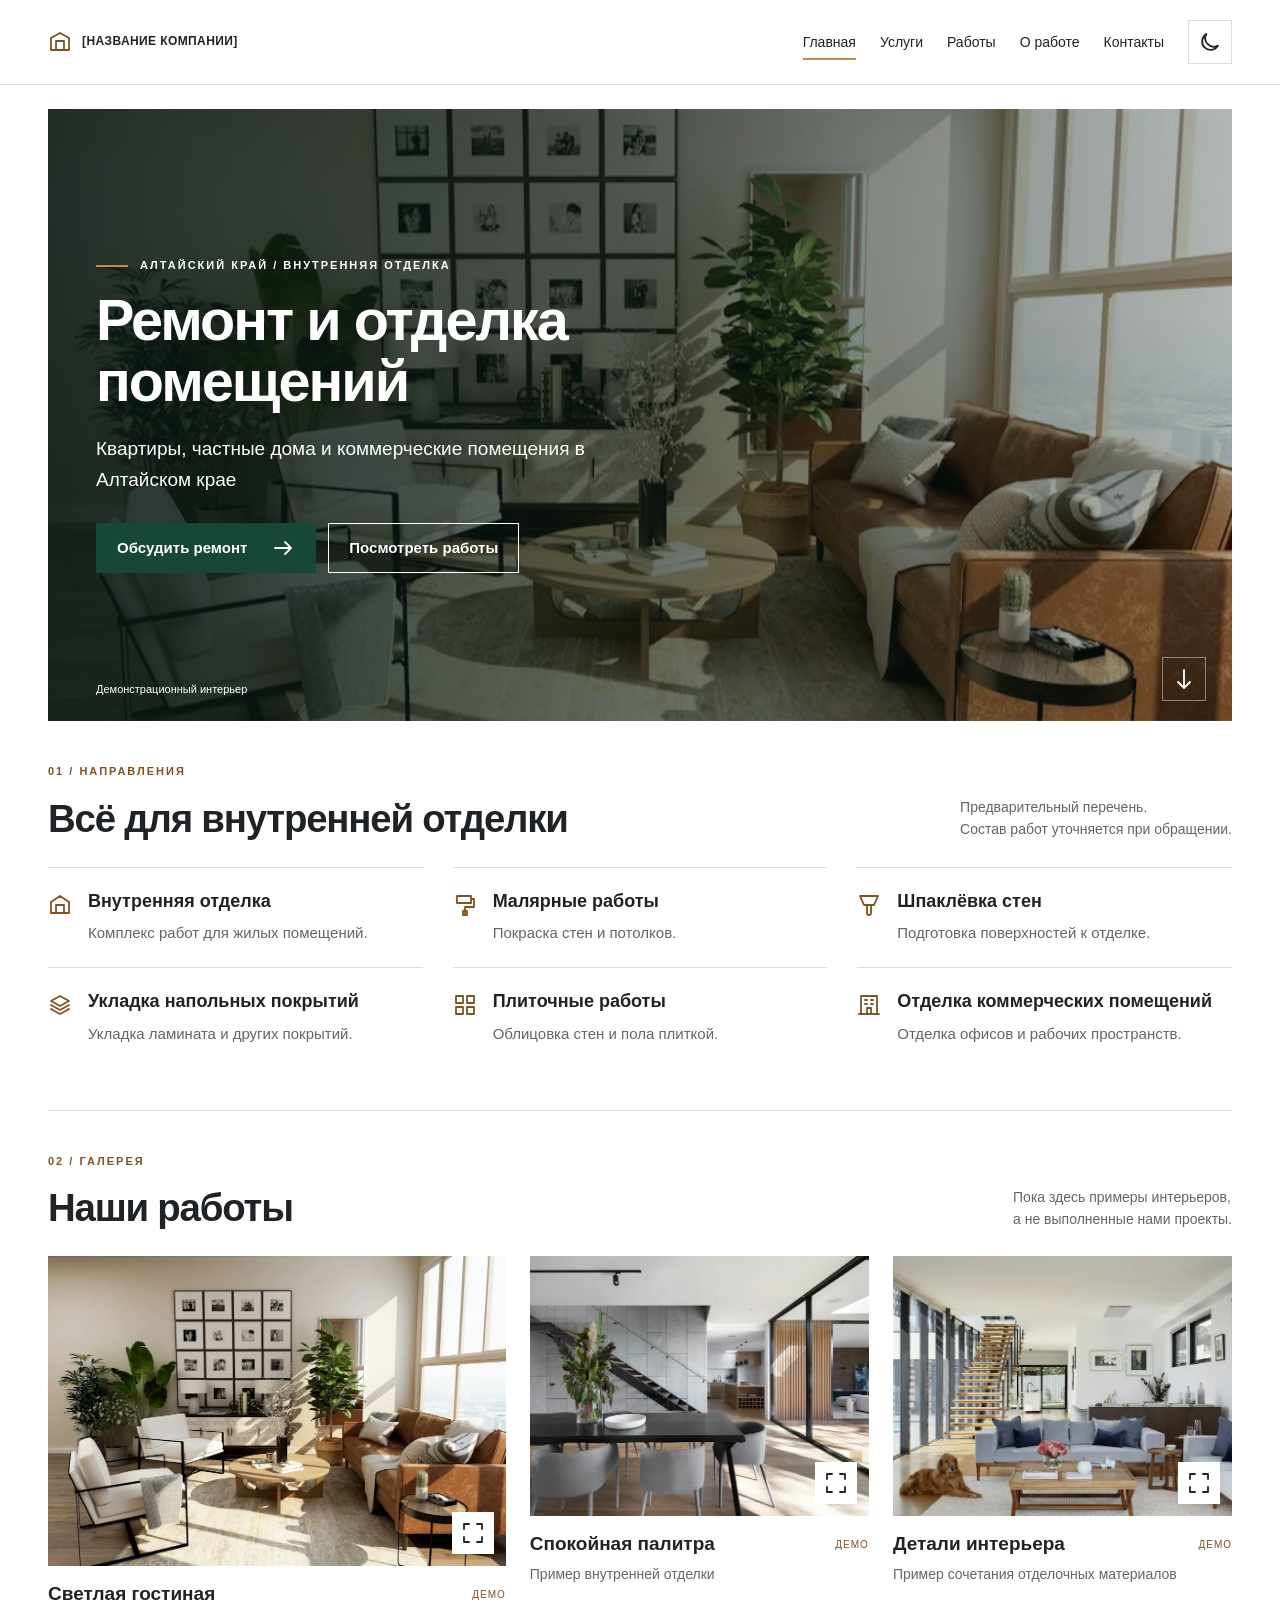
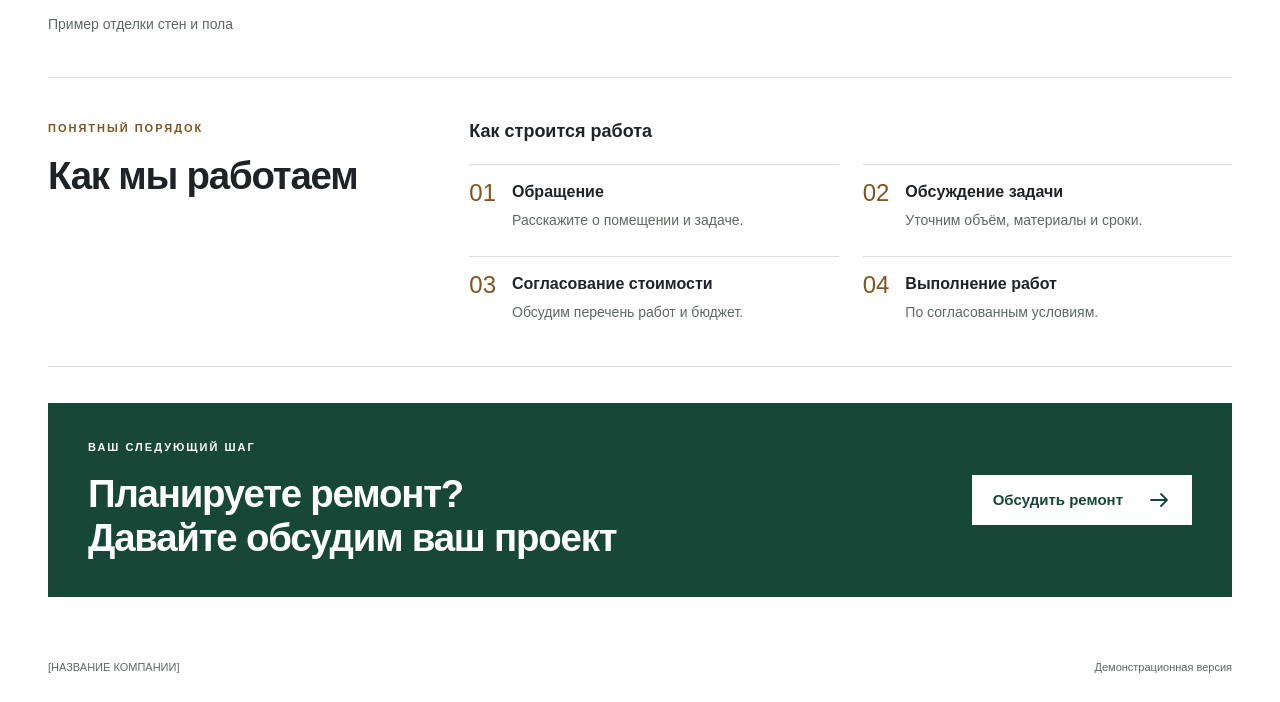
==== index.html @ aecfb199 "Add files via upload" ====
<!doctype html>
<html lang="ru">
<head>
<meta charset="utf-8"><meta name="viewport" content="width=device-width, initial-scale=1">
<meta name="robots" content="noindex, nofollow">
<meta name="description" content="Внутренняя отделка квартир, домов и коммерческих помещений в Алтайском крае. Направления работ, порядок сотрудничества и контакты.">
<meta name="theme-color" content="#FFFFFF">
<title>Главная — Ремонт в Алтайском крае</title>
<script>/* До CSS: исключаем вспышку неверной темы. */
(function(){
var key='remont-premium-theme',t=null,available=false;
try{localStorage.setItem(key+'-check','1');localStorage.removeItem(key+'-check');available=true;t=localStorage.getItem(key);}catch(e){}
var portable=location.protocol==='file:'||!available;
var query=new URLSearchParams(location.search).get('theme');
if(portable&&(query==='light'||query==='dark')){t=query;try{localStorage.setItem(key,t);}catch(e){}}
var manual=t==='light'||t==='dark';
if(!manual)t=matchMedia('(prefers-color-scheme: dark)').matches?'dark':'light';
window.siteTheme={key:key,portable:portable,manual:manual};
document.documentElement.dataset.theme=t;document.documentElement.style.colorScheme=t;
})();</script>
<link rel="stylesheet" href="style.css"><script src="script.js" defer></script>
</head>
<body>
<a class="skip" href="#main">Перейти к содержимому</a>
<header class="header"><div class="wrap header-inner"><a class="brand" href="index.html" aria-current="page"><span class="brand-mark" aria-hidden="true"><svg viewBox="0 0 24 24"><path d="M3 20V8l9-5 9 5v12M8 20v-9h8v9M3 20h18"/></svg></span><span data-company>[НАЗВАНИЕ КОМПАНИИ]</span></a><nav id="site-nav" aria-label="Навигация"><a href="index.html" aria-current="page">Главная</a><a href="services.html">Услуги</a><a href="works.html">Работы</a><a href="about.html">О работе</a><a href="contacts.html">Контакты</a></nav><button id="theme-toggle" class="icon-button" aria-label="Включить тёмную тему" aria-pressed="false"><svg class="moon" viewBox="0 0 24 24" aria-hidden="true"><path d="M20 15.6A8.5 8.5 0 0 1 8.4 4 8.5 8.5 0 1 0 20 15.6Z"/></svg><svg class="sun" viewBox="0 0 24 24" aria-hidden="true"><circle cx="12" cy="12" r="4"/><path d="M12 2v2m0 16v2M2 12h2m16 0h2M5 5l1.5 1.5m11 11L19 19M5 19l1.5-1.5m11-11L19 5"/></svg></button><button class="icon-button menu-toggle" hidden aria-expanded="false" aria-controls="site-nav" aria-label="Открыть меню"><svg viewBox="0 0 24 24" aria-hidden="true"><path class="menu-lines" d="M4 7h16M4 12h16M4 17h16"/><path class="menu-cross" d="m6 6 12 12M6 18 18 6"/></svg></button><a class="header-contact" href="contacts.html">Связаться</a></div></header>
<main id="main" class="wrap page-index"><section class="premium-hero" aria-labelledby="hero-title"><img src="assets/images/living-room.webp" alt="Демонстрационный интерьер светлой гостиной" width="1000" height="750" fetchpriority="high"><div class="hero-content"><p class="eyebrow">Алтайский край / Внутренняя отделка</p><h1 id="hero-title">Ремонт и отделка<br>помещений</h1><p class="lead">Квартиры, частные дома и коммерческие помещения в Алтайском крае</p><div class="actions"><a class="button primary" href="contacts.html">Обсудить ремонт <svg viewBox="0 0 24 24" aria-hidden="true"><path d="M4 12h16m-6-6 6 6-6 6"/></svg></a><a class="button secondary" href="works.html">Посмотреть работы</a></div></div><span class="photo-note">Демонстрационный интерьер</span><a class="scroll-cue" href="#services" aria-label="Перейти к услугам"><svg viewBox="0 0 24 24" aria-hidden="true"><path d="M12 3v18m-6-6 6 6 6-6"/></svg></a></section><section id="services" class="section" aria-labelledby="services-title"><div class="section-head"><div><p class="eyebrow">01 / Направления</p><h2 id="services-title">Всё для внутренней отделки</h2></div><p class="section-note">Предварительный перечень.<br>Состав работ уточняется при обращении.</p></div><div id="services-grid" class="services-grid"><article class="service"><div><h3>Внутренняя отделка</h3><p>Комплекс работ для жилых помещений.</p></div></article><article class="service"><div><h3>Малярные работы</h3><p>Покраска стен и потолков.</p></div></article><article class="service"><div><h3>Шпаклёвка стен</h3><p>Подготовка поверхностей к отделке.</p></div></article><article class="service"><div><h3>Укладка напольных покрытий</h3><p>Укладка ламината и других покрытий.</p></div></article><article class="service"><div><h3>Плиточные работы</h3><p>Облицовка стен и пола плиткой.</p></div></article><article class="service"><div><h3>Отделка коммерческих помещений</h3><p>Отделка офисов и рабочих пространств.</p></div></article></div></section><section id="works" class="section" aria-labelledby="works-title"><div class="section-head"><div><p class="eyebrow">02 / Галерея</p><h2 id="works-title">Наши работы</h2></div><p class="section-note">Пока здесь примеры интерьеров,<br>а не выполненные нами проекты.</p></div><div id="projects-grid" class="projects-grid"><article class="project"><a class="project-photo" href="assets/images/living-room.webp"><img src="assets/images/living-room.webp" width="800" height="533" loading="lazy" alt="Демонстрационный интерьер"></a><h3>Светлая гостиная</h3><p>Пример отделки стен и пола · Демо</p></article><article class="project"><a class="project-photo" href="assets/images/interior.webp"><img src="assets/images/interior.webp" width="800" height="533" loading="lazy" alt="Демонстрационный интерьер"></a><h3>Спокойная палитра</h3><p>Пример внутренней отделки · Демо</p></article><article class="project"><a class="project-photo" href="assets/images/bathroom.webp"><img src="assets/images/bathroom.webp" width="800" height="533" loading="lazy" alt="Демонстрационный интерьер"></a><h3>Детали интерьера</h3><p>Пример сочетания отделочных материалов · Демо</p></article></div></section><section class="section process-section"><div><p class="eyebrow">Понятный порядок</p><h2>Как мы работаем</h2></div><div class="process"><h3>Как строится работа</h3><ol><li><span>01</span><div><strong>Обращение</strong><p>Расскажите о помещении и задаче.</p></div></li><li><span>02</span><div><strong>Обсуждение задачи</strong><p>Уточним объём, материалы и сроки.</p></div></li><li><span>03</span><div><strong>Согласование стоимости</strong><p>Обсудим перечень работ и бюджет.</p></div></li><li><span>04</span><div><strong>Выполнение работ</strong><p>По согласованным условиям.</p></div></li></ol></div></section><section class="cta"><div><p class="eyebrow">Ваш следующий шаг</p><h2>Планируете ремонт?<br>Давайте обсудим ваш проект</h2></div><a class="button primary" href="contacts.html">Обсудить ремонт <svg viewBox="0 0 24 24" aria-hidden="true"><path d="M4 12h16m-6-6 6 6-6 6"/></svg></a></section></main><footer class="wrap footer"><span data-company>[НАЗВАНИЕ КОМПАНИИ]</span><span>Демонстрационная версия</span></footer>
<dialog id="lightbox" aria-labelledby="lightbox-title"><button class="icon-button close" id="close-lightbox" aria-label="Закрыть фотографию"><svg viewBox="0 0 24 24" aria-hidden="true"><path d="m6 6 12 12M6 18 18 6"/></svg></button><img id="lightbox-image" alt=""><div class="lightbox-caption"><h2 id="lightbox-title"></h2><p id="lightbox-description"></p></div></dialog>
<noscript><p class="wrap">Для интерактивной галереи и переключения темы включите JavaScript.</p></noscript>
</body></html>
---- style.css ----
:root{color-scheme:light;--bg:#fff;--surface:#f5f5f2;--card:#fff;--text:#202326;--muted:#606862;--accent:#c68a45;--accent-text:#805320;--green:#164737;--line:#d9ded9;--button:#164737;--button-text:#fff;--focus:#805320;--shadow:0 12px 30px #10221a18;--white:#fff;--overlay:#101b17dd}
[data-theme=dark]{color-scheme:dark;--bg:#151a19;--surface:#202725;--card:#29312e;--text:#f3f4f1;--muted:#b8c0ba;--accent:#d6a15c;--accent-text:#d6a15c;--line:#414c46;--button:#d6a15c;--button-text:#151a19;--focus:#d6a15c;--shadow:0 12px 30px #0003}
*{box-sizing:border-box}html{scroll-behavior:smooth;scroll-padding-top:24px}body{margin:0;background:var(--bg);color:var(--text);font:16px/1.6 Arial,Helvetica,sans-serif}body.theme-ready,body.theme-ready *{transition:background-color .22s,color .22s,border-color .22s,transform .25s,opacity .3s}a{color:inherit;text-decoration:none}button{font:inherit;color:inherit;cursor:pointer}img{display:block;max-width:100%;object-fit:cover}svg{width:24px;height:24px;fill:none;stroke:currentColor;stroke-width:1.8;stroke-linecap:round;stroke-linejoin:round;flex:none}h1,h2,h3,p,figure{margin:0}h1{font-size:clamp(36px,4.5vw,68px);line-height:1.06;letter-spacing:-2px;font-weight:600}h2{font-size:clamp(28px,3vw,42px);line-height:1.15;letter-spacing:-1.2px;font-weight:600}h3{font-size:19px;line-height:1.3;font-weight:600}p{color:var(--muted)}.wrap{width:calc(100% - 96px);max-width:1440px;margin:auto}.header{border-bottom:1px solid var(--line);background:var(--bg)}.header-inner{height:84px;display:flex;align-items:center;gap:24px}.brand{display:flex;gap:10px;align-items:center;margin-right:auto;font-size:12px;font-weight:700;letter-spacing:.4px}.brand-mark{color:var(--accent-text);display:grid;place-items:center}.header nav{display:flex;gap:24px;font-size:14px}.header nav a{position:relative;padding:10px 0}.header nav a:after{content:'';position:absolute;left:0;right:0;bottom:3px;height:2px;background:var(--accent);transform:scaleX(0);transform-origin:left}.header nav a[aria-current]:after{transform:scaleX(1)}.icon-button{border:1px solid var(--line);background:var(--card);display:grid;place-items:center;width:44px;height:44px;padding:0}.header-contact,.menu-toggle,.sun,.menu-cross{display:none}[data-theme=dark] .sun{display:block}[data-theme=dark] .moon{display:none}.menu-toggle[aria-expanded=true] .menu-lines{display:none}.menu-toggle[aria-expanded=true] .menu-cross{display:block}.eyebrow{font-size:11px;text-transform:uppercase;letter-spacing:2px;color:var(--accent-text);font-weight:700;margin-bottom:16px}.section,.editorial{padding:42px 0;border-bottom:1px solid var(--line)}.section-head{display:flex;justify-content:space-between;gap:36px;align-items:end;margin-bottom:26px}.section-note{max-width:310px;font-size:14px}.premium-hero{position:relative;min-height:520px;height:68vh;max-height:720px;color:var(--white);margin-top:24px;isolation:isolate;overflow:hidden;display:flex;align-items:center}.premium-hero>img{position:absolute;inset:0;width:100%;height:100%;z-index:-2;animation:photo-in .65s both}.premium-hero:after{content:'';position:absolute;inset:0;background:linear-gradient(90deg,rgba(10,25,19,.88),rgba(10,25,19,.62) 50%,rgba(10,25,19,.3));z-index:-1}.hero-content{padding:48px;width:80%;max-width:850px}.hero-content .eyebrow{color:var(--white);display:flex;align-items:center;gap:12px}.hero-content .eyebrow:before{content:'';width:32px;height:2px;background:var(--accent)}.hero-content h1{animation:rise .45s both}.lead{font-size:19px;max-width:550px;margin:22px 0 28px;color:var(--white)}.actions{display:flex;flex-wrap:wrap;gap:12px}.button{display:inline-flex;align-items:center;justify-content:center;gap:24px;min-height:48px;padding:12px 20px;font-size:15px;font-weight:600;border:1px solid transparent}.primary{background:var(--button);color:var(--button-text)}.secondary{border-color:var(--white);color:var(--white)}.photo-note{position:absolute;bottom:22px;left:48px;color:var(--white);font-size:11px}.scroll-cue{position:absolute;right:26px;bottom:20px;display:grid;place-items:center;width:44px;height:44px;border:1px solid #ffffff70}.services-grid{display:grid;grid-template-columns:repeat(3,1fr);gap:0 30px}.service{border-top:1px solid var(--line);display:flex;gap:16px;padding:22px 0;min-width:0}.service>svg{color:var(--accent-text);margin-top:3px}.service h3{font-size:18px}.service p{font-size:15px;margin-top:8px}.projects-grid{display:grid;grid-template-columns:1.35fr 1fr 1fr;gap:24px}.project{min-width:0}.project-photo{display:block;position:relative;padding:0;border:0;width:100%;overflow:hidden;background:var(--surface);text-align:left}.project-photo img{width:100%;height:260px}.project:first-child .project-photo img{height:310px}.project-heading{display:flex;align-items:center;justify-content:space-between;gap:12px;margin-top:16px}.project h3{font-size:19px}.project p{font-size:14px;margin-top:6px}.demo{font-size:10px;letter-spacing:1px;color:var(--accent-text);text-transform:uppercase}.zoom{position:absolute;bottom:12px;right:12px;display:grid;place-items:center;width:42px;height:42px;background:var(--bg);color:var(--text)}.portfolio{grid-template-columns:1.4fr 1fr}.portfolio .project:first-child{grid-row:span 2}.portfolio .project:first-child img{height:610px}.portfolio .project-photo img{height:240px}.intro-photo{position:relative;margin-bottom:28px}.intro-photo img{width:100%;height:280px}.intro-photo figcaption{position:absolute;bottom:12px;left:16px;background:var(--overlay);color:var(--white);padding:3px 8px;font-size:11px}.process-section{display:grid;grid-template-columns:1fr 2fr;gap:40px}.process h3{font-size:18px;margin-bottom:20px}.process ol{list-style:none;padding:0;margin:0;display:grid;grid-template-columns:1fr 1fr;gap:24px}.process li{display:flex;gap:16px;padding-top:14px;border-top:1px solid var(--line)}.process li>span{color:var(--accent-text);font-size:24px;line-height:1.2}.process strong{font-size:16px}.process p{font-size:14px;margin-top:5px}.cta{display:flex;align-items:center;justify-content:space-between;gap:32px;background:var(--green);padding:36px 40px;margin:36px 0;color:var(--white)}.cta .eyebrow{color:var(--white)}.cta .primary{background:var(--white);color:#164737;flex:none}.detail-grid{display:grid;grid-template-columns:repeat(3,1fr);gap:30px}.detail-grid article{padding-top:20px;border-top:2px solid var(--line)}.detail-grid h3{margin-bottom:12px}.editorial h2{margin-bottom:24px}.editorial>p{max-width:850px}.text-columns{display:grid;grid-template-columns:1fr 1fr;gap:36px}.faq{max-width:950px}.faq details{padding:18px 0;border-bottom:1px solid var(--line)}summary{cursor:pointer;font-weight:600}details p{margin-top:12px}.about{display:grid;grid-template-columns:1fr 1fr;gap:48px}.about h1{font-size:42px;margin-bottom:20px}.facts{font-size:15px}.facts>div{display:flex;gap:20px;padding:8px 0;border-bottom:1px solid var(--line)}dt{width:100px;color:var(--muted);flex:none}dd{margin:0}.specialty{margin-top:16px}.owner-placeholder{display:flex;gap:20px;align-items:center;margin-top:30px;background:var(--surface);padding:24px;border-left:3px solid var(--accent);color:var(--muted)}.contacts{display:grid;grid-template-columns:1fr 1fr;gap:60px;background:var(--surface);padding:40px;margin:32px 0}.contacts h1{margin-bottom:24px}.contact-details{display:grid;grid-template-columns:1fr 1fr;gap:20px;align-content:center}.contact-label{font-size:12px;color:var(--muted);display:block;margin-bottom:8px}.contact-details a{text-decoration:underline;text-underline-offset:4px}.contact-details>div{min-width:0;overflow-wrap:anywhere}#call-action,#extra-contacts{grid-column:1/-1}#extra-contacts:empty{display:none}.unavailable{font-size:14px;border-top:1px solid var(--line);padding-top:14px}.footer{display:flex;justify-content:space-between;gap:24px;padding:26px 0;font-size:11px;color:var(--muted)}dialog{width:min(1100px,calc(100% - 32px));max-height:90vh;padding:0;border:1px solid var(--line);background:var(--card);color:var(--text)}dialog::backdrop{background:var(--overlay)}dialog[open]{animation:rise .25s both}dialog>img{max-height:73vh;width:100%;object-fit:contain}.close{position:absolute;top:12px;right:12px}.lightbox-caption{padding:18px 24px}.lightbox-caption h2{font-size:24px}.lightbox-caption p{font-size:14px;margin-top:5px}.modal-open{overflow:hidden}.skip{position:absolute;top:-100px;background:var(--bg);padding:12px;z-index:30}.skip:focus{top:8px}:focus-visible{outline:3px solid var(--focus);outline-offset:4px}.premium-hero :focus-visible,.cta :focus-visible{outline-color:var(--white)}.reveal-once{animation:rise .45s both}@keyframes rise{from{opacity:0;transform:translateY(12px)}to{opacity:1;transform:none}}@keyframes photo-in{from{opacity:.5;transform:scale(1.02)}to{opacity:1;transform:none}}
@media(hover:hover) and (pointer:fine){.header nav a:hover:after{transform:scaleX(1)}.project-photo:hover img{transform:scale(1.03)}.project-photo:hover .zoom svg{transform:scale(1.1)}.button:hover svg{transform:translateX(4px)}.service:hover{border-color:var(--accent)}.primary:hover{filter:brightness(1.12)}}
@media(max-width:1100px){.wrap{width:calc(100% - 48px)}.header-inner{gap:16px}.header nav{gap:16px}.brand{font-size:10px}.projects-grid{gap:16px}.hero-content{padding:32px;width:90%}.photo-note{left:32px}.detail-grid{gap:20px}}
@media(max-width:800px){.header-inner{height:auto;min-height:72px;flex-wrap:wrap;position:relative;padding:12px 0}.header nav{width:100%;order:3;overflow:auto}.menu-enabled .header-inner{height:72px;flex-wrap:nowrap;padding:0}.menu-enabled .menu-toggle{display:grid}.menu-enabled nav{display:none;position:absolute;top:100%;left:0;right:0;width:auto;z-index:20;background:var(--card);border:1px solid var(--line);padding:12px;box-shadow:var(--shadow)}.menu-enabled nav.is-open{display:grid;animation:rise .2s both;gap:0}.header nav a{padding:10px;min-height:44px}.brand{min-width:0;flex:1;line-height:1.4}.brand span[data-company]{overflow-wrap:anywhere}.icon-button{flex:none}.premium-hero{min-height:480px;height:auto}.hero-content{padding:42px 26px 80px;width:100%}.services-grid{grid-template-columns:1fr 1fr}.detail-grid{grid-template-columns:1fr 1fr}.projects-grid{grid-template-columns:1fr 1fr}.projects-grid .project:first-child{grid-column:1/-1}.project:first-child .project-photo img{height:300px}.portfolio .project:first-child{grid-row:auto}.portfolio .project:first-child img{height:360px}.process-section,.about{grid-template-columns:1fr;gap:28px}.contacts{gap:28px;padding:28px;grid-template-columns:1fr}.cta{padding:28px;align-items:start;flex-direction:column}.footer{flex-wrap:wrap}.section-head{align-items:start;flex-direction:column;gap:14px}.section-note{max-width:none}.section-note br{display:none}}
@media(max-width:500px){.wrap{width:calc(100% - 32px)}h1{font-size:38px;letter-spacing:-1.4px}h2{font-size:29px}.hero-content h1{font-size:38px}.premium-hero{margin-top:16px}.hero-content{padding:32px 20px 80px}.hero-content .eyebrow{font-size:10px;letter-spacing:1px}.lead{font-size:17px}.actions{display:grid}.photo-note{left:20px;font-size:10px;max-width:180px}.section,.editorial{padding:30px 0}.services-grid,.detail-grid,.projects-grid,.text-columns{grid-template-columns:1fr}.project-photo img,.project:first-child .project-photo img,.portfolio .project:first-child img{height:240px}.project p,.process p{font-size:15px}.process ol{grid-template-columns:1fr}.contacts{padding:24px 18px}.contacts h1,.about h1{font-size:34px}.contact-details{grid-template-columns:1fr}.intro-photo img{height:220px}.footer{display:grid;gap:10px}.brand-mark{display:none}.header-inner{gap:8px}.owner-placeholder{font-size:14px}.detail-grid article{padding-top:16px}}
@media(prefers-reduced-motion:reduce){html{scroll-behavior:auto}*,*::before,*::after{animation:none!important;transition:none!important}}

@media(min-width:1101px){.header-contact.available{display:inline-flex;padding:9px 14px;border:1px solid var(--line);font-size:14px}}
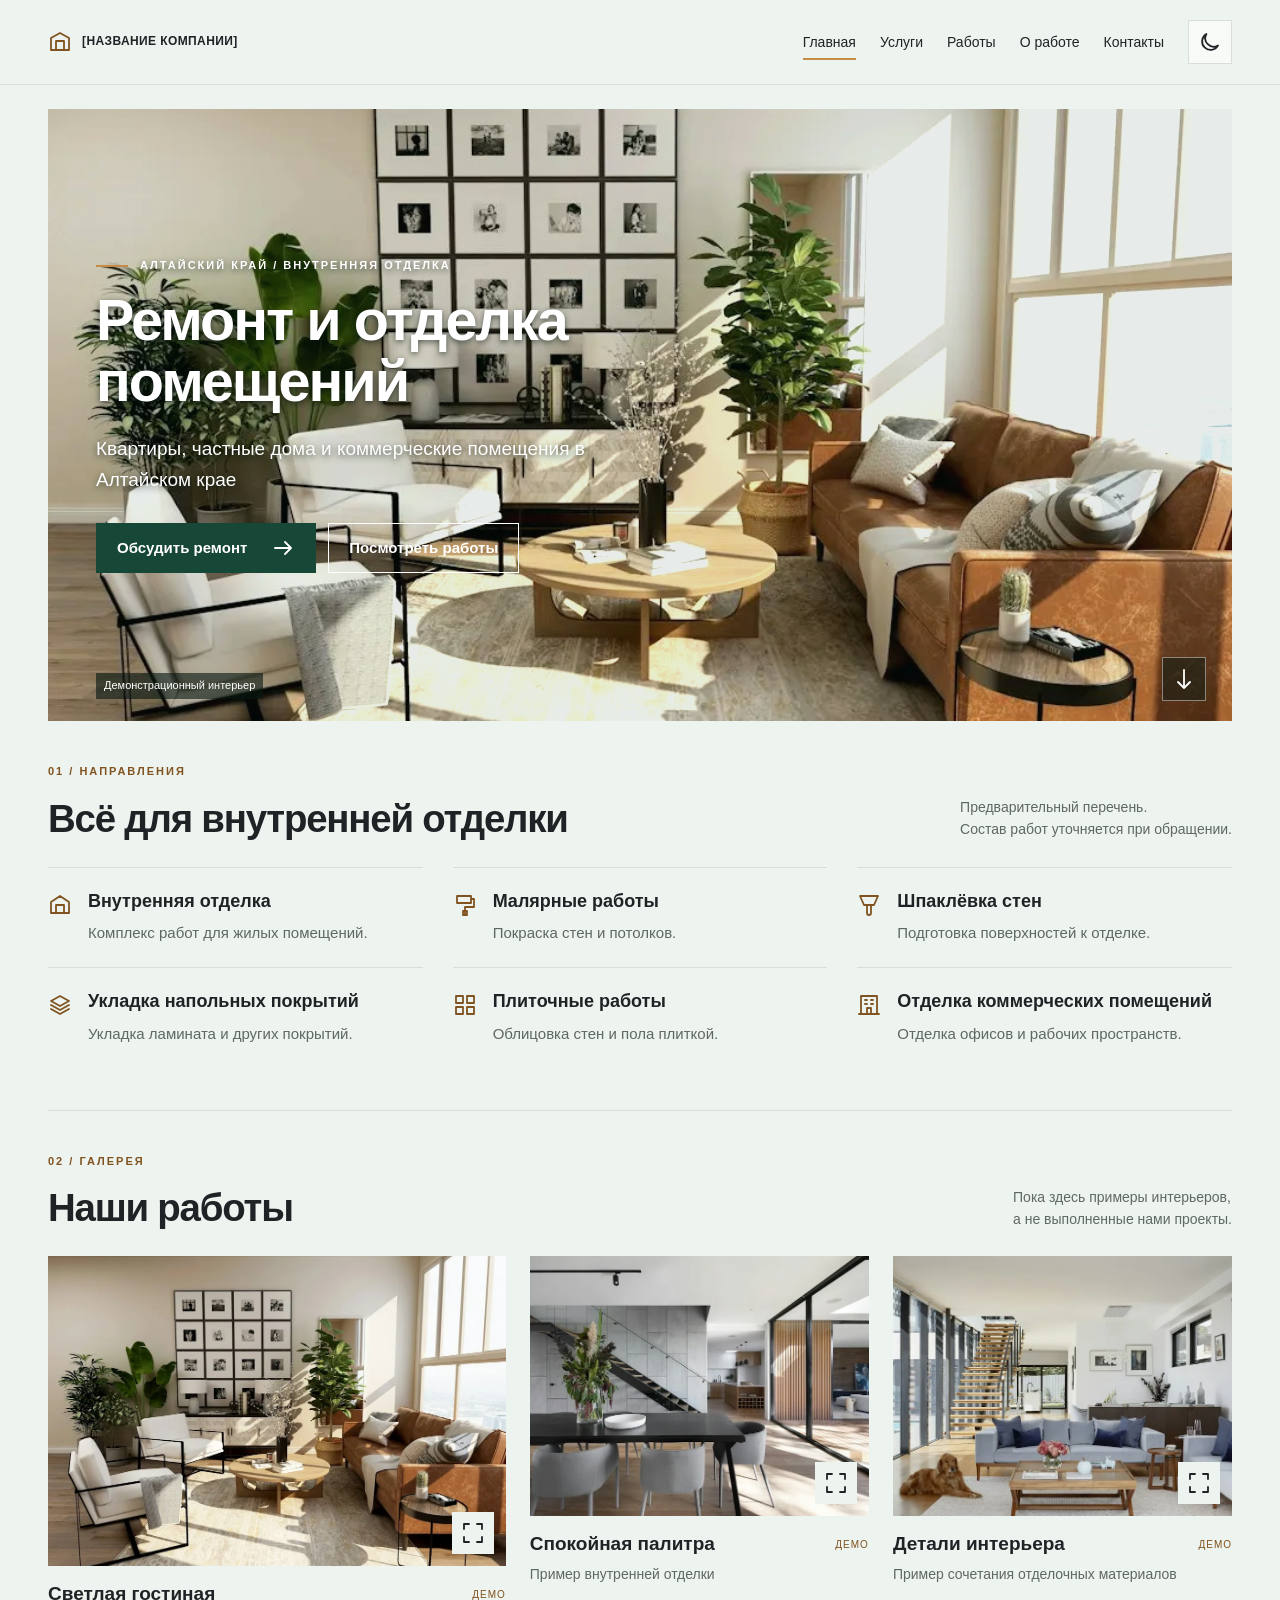
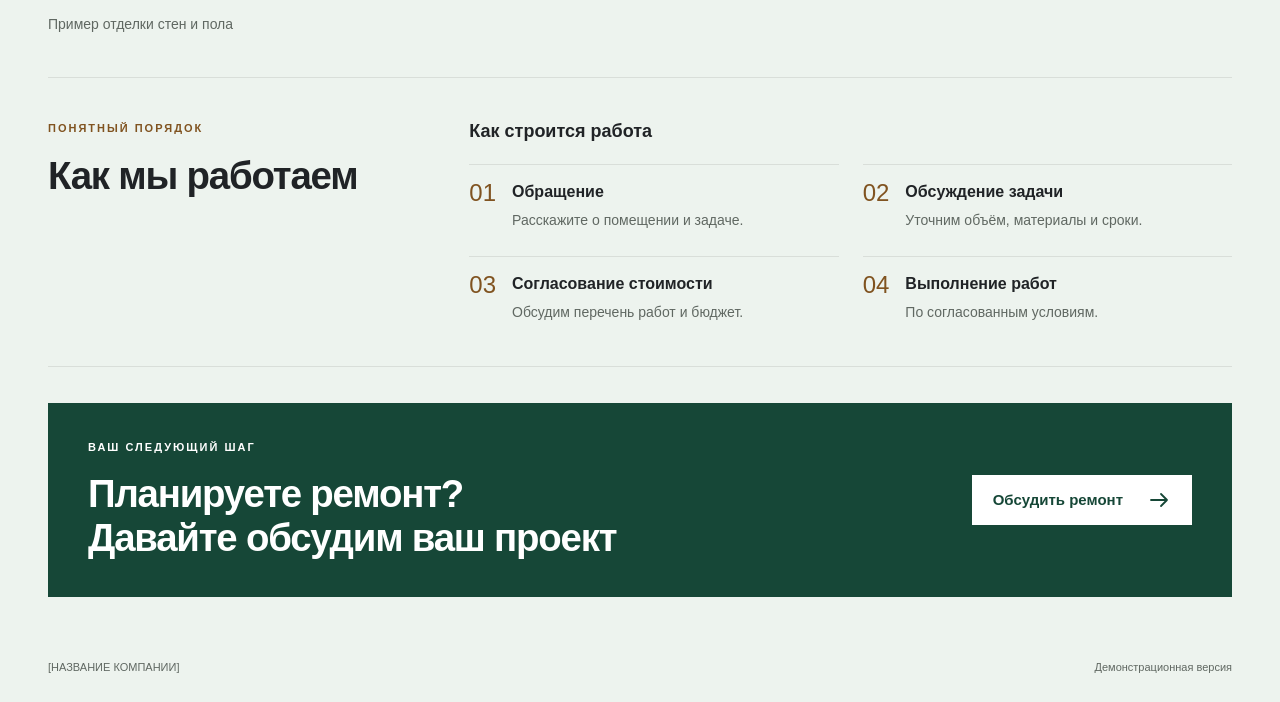
==== commit b8ff5bf1: "Add files via upload" ====
--- a/index.html
+++ b/index.html
@@ -18,11 +18,11 @@
 window.siteTheme={key:key,portable:portable,manual:manual};
 document.documentElement.dataset.theme=t;document.documentElement.style.colorScheme=t;
 })();</script>
-<link rel="stylesheet" href="style.css"><script src="script.js" defer></script>
+<link rel="stylesheet" href="style.css?v=20261105-theme-tint"><script src="script.js?v=20261105-no-header-contact" defer></script>
 </head>
 <body>
 <a class="skip" href="#main">Перейти к содержимому</a>
-<header class="header"><div class="wrap header-inner"><a class="brand" href="index.html" aria-current="page"><span class="brand-mark" aria-hidden="true"><svg viewBox="0 0 24 24"><path d="M3 20V8l9-5 9 5v12M8 20v-9h8v9M3 20h18"/></svg></span><span data-company>[НАЗВАНИЕ КОМПАНИИ]</span></a><nav id="site-nav" aria-label="Навигация"><a href="index.html" aria-current="page">Главная</a><a href="services.html">Услуги</a><a href="works.html">Работы</a><a href="about.html">О работе</a><a href="contacts.html">Контакты</a></nav><button id="theme-toggle" class="icon-button" aria-label="Включить тёмную тему" aria-pressed="false"><svg class="moon" viewBox="0 0 24 24" aria-hidden="true"><path d="M20 15.6A8.5 8.5 0 0 1 8.4 4 8.5 8.5 0 1 0 20 15.6Z"/></svg><svg class="sun" viewBox="0 0 24 24" aria-hidden="true"><circle cx="12" cy="12" r="4"/><path d="M12 2v2m0 16v2M2 12h2m16 0h2M5 5l1.5 1.5m11 11L19 19M5 19l1.5-1.5m11-11L19 5"/></svg></button><button class="icon-button menu-toggle" hidden aria-expanded="false" aria-controls="site-nav" aria-label="Открыть меню"><svg viewBox="0 0 24 24" aria-hidden="true"><path class="menu-lines" d="M4 7h16M4 12h16M4 17h16"/><path class="menu-cross" d="m6 6 12 12M6 18 18 6"/></svg></button><a class="header-contact" href="contacts.html">Связаться</a></div></header>
+<header class="header"><div class="wrap header-inner"><a class="brand" href="index.html" aria-current="page"><span class="brand-mark" aria-hidden="true"><svg viewBox="0 0 24 24"><path d="M3 20V8l9-5 9 5v12M8 20v-9h8v9M3 20h18"/></svg></span><span data-company>[НАЗВАНИЕ КОМПАНИИ]</span></a><nav id="site-nav" aria-label="Навигация"><a href="index.html" aria-current="page">Главная</a><a href="services.html">Услуги</a><a href="works.html">Работы</a><a href="about.html">О работе</a><a href="contacts.html">Контакты</a></nav><button id="theme-toggle" class="icon-button" aria-label="Включить тёмную тему" aria-pressed="false"><svg class="moon" viewBox="0 0 24 24" aria-hidden="true"><path d="M20 15.6A8.5 8.5 0 0 1 8.4 4 8.5 8.5 0 1 0 20 15.6Z"/></svg><svg class="sun" viewBox="0 0 24 24" aria-hidden="true"><circle cx="12" cy="12" r="4"/><path d="M12 2v2m0 16v2M2 12h2m16 0h2M5 5l1.5 1.5m11 11L19 19M5 19l1.5-1.5m11-11L19 5"/></svg></button><button class="icon-button menu-toggle" hidden aria-expanded="false" aria-controls="site-nav" aria-label="Открыть меню"><svg viewBox="0 0 24 24" aria-hidden="true"><path class="menu-lines" d="M4 7h16M4 12h16M4 17h16"/><path class="menu-cross" d="m6 6 12 12M6 18 18 6"/></svg></button></div></header>
 <main id="main" class="wrap page-index"><section class="premium-hero" aria-labelledby="hero-title"><img src="assets/images/living-room.webp" alt="Демонстрационный интерьер светлой гостиной" width="1000" height="750" fetchpriority="high"><div class="hero-content"><p class="eyebrow">Алтайский край / Внутренняя отделка</p><h1 id="hero-title">Ремонт и отделка<br>помещений</h1><p class="lead">Квартиры, частные дома и коммерческие помещения в Алтайском крае</p><div class="actions"><a class="button primary" href="contacts.html">Обсудить ремонт <svg viewBox="0 0 24 24" aria-hidden="true"><path d="M4 12h16m-6-6 6 6-6 6"/></svg></a><a class="button secondary" href="works.html">Посмотреть работы</a></div></div><span class="photo-note">Демонстрационный интерьер</span><a class="scroll-cue" href="#services" aria-label="Перейти к услугам"><svg viewBox="0 0 24 24" aria-hidden="true"><path d="M12 3v18m-6-6 6 6 6-6"/></svg></a></section><section id="services" class="section" aria-labelledby="services-title"><div class="section-head"><div><p class="eyebrow">01 / Направления</p><h2 id="services-title">Всё для внутренней отделки</h2></div><p class="section-note">Предварительный перечень.<br>Состав работ уточняется при обращении.</p></div><div id="services-grid" class="services-grid"><article class="service"><div><h3>Внутренняя отделка</h3><p>Комплекс работ для жилых помещений.</p></div></article><article class="service"><div><h3>Малярные работы</h3><p>Покраска стен и потолков.</p></div></article><article class="service"><div><h3>Шпаклёвка стен</h3><p>Подготовка поверхностей к отделке.</p></div></article><article class="service"><div><h3>Укладка напольных покрытий</h3><p>Укладка ламината и других покрытий.</p></div></article><article class="service"><div><h3>Плиточные работы</h3><p>Облицовка стен и пола плиткой.</p></div></article><article class="service"><div><h3>Отделка коммерческих помещений</h3><p>Отделка офисов и рабочих пространств.</p></div></article></div></section><section id="works" class="section" aria-labelledby="works-title"><div class="section-head"><div><p class="eyebrow">02 / Галерея</p><h2 id="works-title">Наши работы</h2></div><p class="section-note">Пока здесь примеры интерьеров,<br>а не выполненные нами проекты.</p></div><div id="projects-grid" class="projects-grid"><article class="project"><a class="project-photo" href="assets/images/living-room.webp"><img src="assets/images/living-room.webp" width="800" height="533" loading="lazy" alt="Демонстрационный интерьер"></a><h3>Светлая гостиная</h3><p>Пример отделки стен и пола · Демо</p></article><article class="project"><a class="project-photo" href="assets/images/interior.webp"><img src="assets/images/interior.webp" width="800" height="533" loading="lazy" alt="Демонстрационный интерьер"></a><h3>Спокойная палитра</h3><p>Пример внутренней отделки · Демо</p></article><article class="project"><a class="project-photo" href="assets/images/bathroom.webp"><img src="assets/images/bathroom.webp" width="800" height="533" loading="lazy" alt="Демонстрационный интерьер"></a><h3>Детали интерьера</h3><p>Пример сочетания отделочных материалов · Демо</p></article></div></section><section class="section process-section"><div><p class="eyebrow">Понятный порядок</p><h2>Как мы работаем</h2></div><div class="process"><h3>Как строится работа</h3><ol><li><span>01</span><div><strong>Обращение</strong><p>Расскажите о помещении и задаче.</p></div></li><li><span>02</span><div><strong>Обсуждение задачи</strong><p>Уточним объём, материалы и сроки.</p></div></li><li><span>03</span><div><strong>Согласование стоимости</strong><p>Обсудим перечень работ и бюджет.</p></div></li><li><span>04</span><div><strong>Выполнение работ</strong><p>По согласованным условиям.</p></div></li></ol></div></section><section class="cta"><div><p class="eyebrow">Ваш следующий шаг</p><h2>Планируете ремонт?<br>Давайте обсудим ваш проект</h2></div><a class="button primary" href="contacts.html">Обсудить ремонт <svg viewBox="0 0 24 24" aria-hidden="true"><path d="M4 12h16m-6-6 6 6-6 6"/></svg></a></section></main><footer class="wrap footer"><span data-company>[НАЗВАНИЕ КОМПАНИИ]</span><span>Демонстрационная версия</span></footer>
 <dialog id="lightbox" aria-labelledby="lightbox-title"><button class="icon-button close" id="close-lightbox" aria-label="Закрыть фотографию"><svg viewBox="0 0 24 24" aria-hidden="true"><path d="m6 6 12 12M6 18 18 6"/></svg></button><img id="lightbox-image" alt=""><div class="lightbox-caption"><h2 id="lightbox-title"></h2><p id="lightbox-description"></p></div></dialog>
 <noscript><p class="wrap">Для интерактивной галереи и переключения темы включите JavaScript.</p></noscript>
--- a/style.css
+++ b/style.css
@@ -1,6 +1,13 @@
-:root{color-scheme:light;--bg:#fff;--surface:#f5f5f2;--card:#fff;--text:#202326;--muted:#606862;--accent:#c68a45;--accent-text:#805320;--green:#164737;--line:#d9ded9;--button:#164737;--button-text:#fff;--focus:#805320;--shadow:0 12px 30px #10221a18;--white:#fff;--overlay:#101b17dd}
+:root{color-scheme:light;--bg:#edf3ee;--surface:#e1ebe3;--card:#f7faf7;--text:#202326;--muted:#606862;--accent:#c68a45;--accent-text:#805320;--green:#164737;--line:#d9ded9;--button:#164737;--button-text:#fff;--focus:#805320;--shadow:0 12px 30px #10221a18;--white:#fff;--overlay:#101b17dd}
 [data-theme=dark]{color-scheme:dark;--bg:#151a19;--surface:#202725;--card:#29312e;--text:#f3f4f1;--muted:#b8c0ba;--accent:#d6a15c;--accent-text:#d6a15c;--line:#414c46;--button:#d6a15c;--button-text:#151a19;--focus:#d6a15c;--shadow:0 12px 30px #0003}
-*{box-sizing:border-box}html{scroll-behavior:smooth;scroll-padding-top:24px}body{margin:0;background:var(--bg);color:var(--text);font:16px/1.6 Arial,Helvetica,sans-serif}body.theme-ready,body.theme-ready *{transition:background-color .22s,color .22s,border-color .22s,transform .25s,opacity .3s}a{color:inherit;text-decoration:none}button{font:inherit;color:inherit;cursor:pointer}img{display:block;max-width:100%;object-fit:cover}svg{width:24px;height:24px;fill:none;stroke:currentColor;stroke-width:1.8;stroke-linecap:round;stroke-linejoin:round;flex:none}h1,h2,h3,p,figure{margin:0}h1{font-size:clamp(36px,4.5vw,68px);line-height:1.06;letter-spacing:-2px;font-weight:600}h2{font-size:clamp(28px,3vw,42px);line-height:1.15;letter-spacing:-1.2px;font-weight:600}h3{font-size:19px;line-height:1.3;font-weight:600}p{color:var(--muted)}.wrap{width:calc(100% - 96px);max-width:1440px;margin:auto}.header{border-bottom:1px solid var(--line);background:var(--bg)}.header-inner{height:84px;display:flex;align-items:center;gap:24px}.brand{display:flex;gap:10px;align-items:center;margin-right:auto;font-size:12px;font-weight:700;letter-spacing:.4px}.brand-mark{color:var(--accent-text);display:grid;place-items:center}.header nav{display:flex;gap:24px;font-size:14px}.header nav a{position:relative;padding:10px 0}.header nav a:after{content:'';position:absolute;left:0;right:0;bottom:3px;height:2px;background:var(--accent);transform:scaleX(0);transform-origin:left}.header nav a[aria-current]:after{transform:scaleX(1)}.icon-button{border:1px solid var(--line);background:var(--card);display:grid;place-items:center;width:44px;height:44px;padding:0}.header-contact,.menu-toggle,.sun,.menu-cross{display:none}[data-theme=dark] .sun{display:block}[data-theme=dark] .moon{display:none}.menu-toggle[aria-expanded=true] .menu-lines{display:none}.menu-toggle[aria-expanded=true] .menu-cross{display:block}.eyebrow{font-size:11px;text-transform:uppercase;letter-spacing:2px;color:var(--accent-text);font-weight:700;margin-bottom:16px}.section,.editorial{padding:42px 0;border-bottom:1px solid var(--line)}.section-head{display:flex;justify-content:space-between;gap:36px;align-items:end;margin-bottom:26px}.section-note{max-width:310px;font-size:14px}.premium-hero{position:relative;min-height:520px;height:68vh;max-height:720px;color:var(--white);margin-top:24px;isolation:isolate;overflow:hidden;display:flex;align-items:center}.premium-hero>img{position:absolute;inset:0;width:100%;height:100%;z-index:-2;animation:photo-in .65s both}.premium-hero:after{content:'';position:absolute;inset:0;background:linear-gradient(90deg,rgba(10,25,19,.88),rgba(10,25,19,.62) 50%,rgba(10,25,19,.3));z-index:-1}.hero-content{padding:48px;width:80%;max-width:850px}.hero-content .eyebrow{color:var(--white);display:flex;align-items:center;gap:12px}.hero-content .eyebrow:before{content:'';width:32px;height:2px;background:var(--accent)}.hero-content h1{animation:rise .45s both}.lead{font-size:19px;max-width:550px;margin:22px 0 28px;color:var(--white)}.actions{display:flex;flex-wrap:wrap;gap:12px}.button{display:inline-flex;align-items:center;justify-content:center;gap:24px;min-height:48px;padding:12px 20px;font-size:15px;font-weight:600;border:1px solid transparent}.primary{background:var(--button);color:var(--button-text)}.secondary{border-color:var(--white);color:var(--white)}.photo-note{position:absolute;bottom:22px;left:48px;color:var(--white);font-size:11px}.scroll-cue{position:absolute;right:26px;bottom:20px;display:grid;place-items:center;width:44px;height:44px;border:1px solid #ffffff70}.services-grid{display:grid;grid-template-columns:repeat(3,1fr);gap:0 30px}.service{border-top:1px solid var(--line);display:flex;gap:16px;padding:22px 0;min-width:0}.service>svg{color:var(--accent-text);margin-top:3px}.service h3{font-size:18px}.service p{font-size:15px;margin-top:8px}.projects-grid{display:grid;grid-template-columns:1.35fr 1fr 1fr;gap:24px}.project{min-width:0}.project-photo{display:block;position:relative;padding:0;border:0;width:100%;overflow:hidden;background:var(--surface);text-align:left}.project-photo img{width:100%;height:260px}.project:first-child .project-photo img{height:310px}.project-heading{display:flex;align-items:center;justify-content:space-between;gap:12px;margin-top:16px}.project h3{font-size:19px}.project p{font-size:14px;margin-top:6px}.demo{font-size:10px;letter-spacing:1px;color:var(--accent-text);text-transform:uppercase}.zoom{position:absolute;bottom:12px;right:12px;display:grid;place-items:center;width:42px;height:42px;background:var(--bg);color:var(--text)}.portfolio{grid-template-columns:1.4fr 1fr}.portfolio .project:first-child{grid-row:span 2}.portfolio .project:first-child img{height:610px}.portfolio .project-photo img{height:240px}.intro-photo{position:relative;margin-bottom:28px}.intro-photo img{width:100%;height:280px}.intro-photo figcaption{position:absolute;bottom:12px;left:16px;background:var(--overlay);color:var(--white);padding:3px 8px;font-size:11px}.process-section{display:grid;grid-template-columns:1fr 2fr;gap:40px}.process h3{font-size:18px;margin-bottom:20px}.process ol{list-style:none;padding:0;margin:0;display:grid;grid-template-columns:1fr 1fr;gap:24px}.process li{display:flex;gap:16px;padding-top:14px;border-top:1px solid var(--line)}.process li>span{color:var(--accent-text);font-size:24px;line-height:1.2}.process strong{font-size:16px}.process p{font-size:14px;margin-top:5px}.cta{display:flex;align-items:center;justify-content:space-between;gap:32px;background:var(--green);padding:36px 40px;margin:36px 0;color:var(--white)}.cta .eyebrow{color:var(--white)}.cta .primary{background:var(--white);color:#164737;flex:none}.detail-grid{display:grid;grid-template-columns:repeat(3,1fr);gap:30px}.detail-grid article{padding-top:20px;border-top:2px solid var(--line)}.detail-grid h3{margin-bottom:12px}.editorial h2{margin-bottom:24px}.editorial>p{max-width:850px}.text-columns{display:grid;grid-template-columns:1fr 1fr;gap:36px}.faq{max-width:950px}.faq details{padding:18px 0;border-bottom:1px solid var(--line)}summary{cursor:pointer;font-weight:600}details p{margin-top:12px}.about{display:grid;grid-template-columns:1fr 1fr;gap:48px}.about h1{font-size:42px;margin-bottom:20px}.facts{font-size:15px}.facts>div{display:flex;gap:20px;padding:8px 0;border-bottom:1px solid var(--line)}dt{width:100px;color:var(--muted);flex:none}dd{margin:0}.specialty{margin-top:16px}.owner-placeholder{display:flex;gap:20px;align-items:center;margin-top:30px;background:var(--surface);padding:24px;border-left:3px solid var(--accent);color:var(--muted)}.contacts{display:grid;grid-template-columns:1fr 1fr;gap:60px;background:var(--surface);padding:40px;margin:32px 0}.contacts h1{margin-bottom:24px}.contact-details{display:grid;grid-template-columns:1fr 1fr;gap:20px;align-content:center}.contact-label{font-size:12px;color:var(--muted);display:block;margin-bottom:8px}.contact-details a{text-decoration:underline;text-underline-offset:4px}.contact-details>div{min-width:0;overflow-wrap:anywhere}#call-action,#extra-contacts{grid-column:1/-1}#extra-contacts:empty{display:none}.unavailable{font-size:14px;border-top:1px solid var(--line);padding-top:14px}.footer{display:flex;justify-content:space-between;gap:24px;padding:26px 0;font-size:11px;color:var(--muted)}dialog{width:min(1100px,calc(100% - 32px));max-height:90vh;padding:0;border:1px solid var(--line);background:var(--card);color:var(--text)}dialog::backdrop{background:var(--overlay)}dialog[open]{animation:rise .25s both}dialog>img{max-height:73vh;width:100%;object-fit:contain}.close{position:absolute;top:12px;right:12px}.lightbox-caption{padding:18px 24px}.lightbox-caption h2{font-size:24px}.lightbox-caption p{font-size:14px;margin-top:5px}.modal-open{overflow:hidden}.skip{position:absolute;top:-100px;background:var(--bg);padding:12px;z-index:30}.skip:focus{top:8px}:focus-visible{outline:3px solid var(--focus);outline-offset:4px}.premium-hero :focus-visible,.cta :focus-visible{outline-color:var(--white)}.reveal-once{animation:rise .45s both}@keyframes rise{from{opacity:0;transform:translateY(12px)}to{opacity:1;transform:none}}@keyframes photo-in{from{opacity:.5;transform:scale(1.02)}to{opacity:1;transform:none}}
+*{box-sizing:border-box}html{scroll-behavior:smooth;scroll-padding-top:24px}body{margin:0;background:var(--bg);color:var(--text);font:16px/1.6 Arial,Helvetica,sans-serif}body.theme-ready,body.theme-ready *{transition:background-color .22s,color .22s,border-color .22s,transform .25s,opacity .3s}a{color:inherit;text-decoration:none}button{font:inherit;color:inherit;cursor:pointer}img{display:block;max-width:100%;object-fit:cover}svg{width:24px;height:24px;fill:none;stroke:currentColor;stroke-width:1.8;stroke-linecap:round;stroke-linejoin:round;flex:none}h1,h2,h3,p,figure{margin:0}h1{font-size:clamp(36px,4.5vw,68px);line-height:1.06;letter-spacing:-2px;font-weight:600}h2{font-size:clamp(28px,3vw,42px);line-height:1.15;letter-spacing:-1.2px;font-weight:600}h3{font-size:19px;line-height:1.3;font-weight:600}p{color:var(--muted)}.wrap{width:calc(100% - 96px);max-width:1440px;margin:auto}.header{border-bottom:1px solid var(--line);background:var(--bg)}.header-inner{height:84px;display:flex;align-items:center;gap:24px}.brand{display:flex;gap:10px;align-items:center;margin-right:auto;font-size:12px;font-weight:700;letter-spacing:.4px}.brand-mark{color:var(--accent-text);display:grid;place-items:center}.header nav{display:flex;gap:24px;font-size:14px}.header nav a{position:relative;padding:10px 0}.header nav a:after{content:'';position:absolute;left:0;right:0;bottom:3px;height:2px;background:var(--accent);transform:scaleX(0);transform-origin:left}.header nav a[aria-current]:after{transform:scaleX(1)}.icon-button{border:1px solid var(--line);background:var(--card);display:grid;place-items:center;width:44px;height:44px;padding:0}.header-contact,.menu-toggle,.sun,.menu-cross{display:none}[data-theme=dark] .sun{display:block}[data-theme=dark] .moon{display:none}.menu-toggle[aria-expanded=true] .menu-lines{display:none}.menu-toggle[aria-expanded=true] .menu-cross{display:block}.eyebrow{font-size:11px;text-transform:uppercase;letter-spacing:2px;color:var(--accent-text);font-weight:700;margin-bottom:16px}.section,.editorial{padding:42px 0;border-bottom:1px solid var(--line)}.section-head{display:flex;justify-content:space-between;gap:36px;align-items:end;margin-bottom:26px}.section-note{max-width:310px;font-size:14px}.premium-hero{position:relative;min-height:520px;height:68vh;max-height:720px;color:var(--white);margin-top:24px;isolation:isolate;overflow:hidden;display:flex;align-items:center}.premium-hero>img{position:absolute;inset:0;width:100%;height:100%;z-index:-2;animation:photo-in .65s both}/* Light: subtle green tint. Dark: directional shading beneath the text. */
+.premium-hero:after{content:'';position:absolute;inset:0;z-index:-1;pointer-events:none;background:linear-gradient(90deg,rgba(10,25,19,.76) 0%,rgba(10,25,19,.63) 40%,rgba(10,25,19,.16) 72%,rgba(10,25,19,.04) 100%);opacity:0;transition:opacity .22s ease}
+.premium-hero:before{content:'';position:absolute;inset:0;z-index:-1;pointer-events:none;background:rgba(22,71,55,.10);opacity:1;transition:opacity .22s ease}
+
+.premium-hero .photo-note{padding:4px 8px;background:rgba(10,25,19,.62)}
+.premium-hero .scroll-cue{background:rgba(10,25,19,.48)}
+
+.hero-content{padding:48px;width:80%;max-width:850px}.hero-content .eyebrow{color:var(--white);display:flex;align-items:center;gap:12px}.hero-content .eyebrow:before{content:'';width:32px;height:2px;background:var(--accent)}.hero-content h1{animation:rise .45s both}.lead{font-size:19px;max-width:550px;margin:22px 0 28px;color:var(--white)}.actions{display:flex;flex-wrap:wrap;gap:12px}.button{display:inline-flex;align-items:center;justify-content:center;gap:24px;min-height:48px;padding:12px 20px;font-size:15px;font-weight:600;border:1px solid transparent}.primary{background:var(--button);color:var(--button-text)}.secondary{border-color:var(--white);color:var(--white)}.photo-note{position:absolute;bottom:22px;left:48px;color:var(--white);font-size:11px}.scroll-cue{position:absolute;right:26px;bottom:20px;display:grid;place-items:center;width:44px;height:44px;border:1px solid #ffffff70}.services-grid{display:grid;grid-template-columns:repeat(3,1fr);gap:0 30px}.service{border-top:1px solid var(--line);display:flex;gap:16px;padding:22px 0;min-width:0}.service>svg{color:var(--accent-text);margin-top:3px}.service h3{font-size:18px}.service p{font-size:15px;margin-top:8px}.projects-grid{display:grid;grid-template-columns:1.35fr 1fr 1fr;gap:24px}.project{min-width:0}.project-photo{display:block;position:relative;padding:0;border:0;width:100%;overflow:hidden;background:var(--surface);text-align:left}.project-photo img{width:100%;height:260px}.project:first-child .project-photo img{height:310px}.project-heading{display:flex;align-items:center;justify-content:space-between;gap:12px;margin-top:16px}.project h3{font-size:19px}.project p{font-size:14px;margin-top:6px}.demo{font-size:10px;letter-spacing:1px;color:var(--accent-text);text-transform:uppercase}.zoom{position:absolute;bottom:12px;right:12px;display:grid;place-items:center;width:42px;height:42px;background:var(--bg);color:var(--text)}.portfolio{grid-template-columns:1.4fr 1fr}.portfolio .project:first-child{grid-row:span 2}.portfolio .project:first-child img{height:610px}.portfolio .project-photo img{height:240px}.intro-photo{position:relative;margin-bottom:28px}.intro-photo img{width:100%;height:280px}.intro-photo figcaption{position:absolute;bottom:12px;left:16px;background:var(--overlay);color:var(--white);padding:3px 8px;font-size:11px}.process-section{display:grid;grid-template-columns:1fr 2fr;gap:40px}.process h3{font-size:18px;margin-bottom:20px}.process ol{list-style:none;padding:0;margin:0;display:grid;grid-template-columns:1fr 1fr;gap:24px}.process li{display:flex;gap:16px;padding-top:14px;border-top:1px solid var(--line)}.process li>span{color:var(--accent-text);font-size:24px;line-height:1.2}.process strong{font-size:16px}.process p{font-size:14px;margin-top:5px}.cta{display:flex;align-items:center;justify-content:space-between;gap:32px;background:var(--green);padding:36px 40px;margin:36px 0;color:var(--white)}.cta .eyebrow{color:var(--white)}.cta .primary{background:var(--white);color:#164737;flex:none}.detail-grid{display:grid;grid-template-columns:repeat(3,1fr);gap:30px}.detail-grid article{padding-top:20px;border-top:2px solid var(--line)}.detail-grid h3{margin-bottom:12px}.editorial h2{margin-bottom:24px}.editorial>p{max-width:850px}.text-columns{display:grid;grid-template-columns:1fr 1fr;gap:36px}.faq{max-width:950px}.faq details{padding:18px 0;border-bottom:1px solid var(--line)}summary{cursor:pointer;font-weight:600}details p{margin-top:12px}.about{display:grid;grid-template-columns:1fr 1fr;gap:48px}.about h1{font-size:42px;margin-bottom:20px}.facts{font-size:15px}.facts>div{display:flex;gap:20px;padding:8px 0;border-bottom:1px solid var(--line)}dt{width:100px;color:var(--muted);flex:none}dd{margin:0}.specialty{margin-top:16px}.owner-placeholder{display:flex;gap:20px;align-items:center;margin-top:30px;background:var(--surface);padding:24px;border-left:3px solid var(--accent);color:var(--muted)}.contacts{display:grid;grid-template-columns:1fr 1fr;gap:60px;background:var(--surface);padding:40px;margin:32px 0}.contacts h1{margin-bottom:24px}.contact-details{display:grid;grid-template-columns:1fr 1fr;gap:20px;align-content:center}.contact-label{font-size:12px;color:var(--muted);display:block;margin-bottom:8px}.contact-details a{text-decoration:underline;text-underline-offset:4px}.contact-details>div{min-width:0;overflow-wrap:anywhere}#call-action,#extra-contacts{grid-column:1/-1}#extra-contacts:empty{display:none}.unavailable{font-size:14px;border-top:1px solid var(--line);padding-top:14px}.footer{display:flex;justify-content:space-between;gap:24px;padding:26px 0;font-size:11px;color:var(--muted)}dialog{width:min(1100px,calc(100% - 32px));max-height:90vh;padding:0;border:1px solid var(--line);background:var(--card);color:var(--text)}dialog::backdrop{background:var(--overlay)}dialog[open]{animation:rise .25s both}dialog>img{max-height:73vh;width:100%;object-fit:contain}.close{position:absolute;top:12px;right:12px}.lightbox-caption{padding:18px 24px}.lightbox-caption h2{font-size:24px}.lightbox-caption p{font-size:14px;margin-top:5px}.modal-open{overflow:hidden}.skip{position:absolute;top:-100px;background:var(--bg);padding:12px;z-index:30}.skip:focus{top:8px}:focus-visible{outline:3px solid var(--focus);outline-offset:4px}.premium-hero :focus-visible,.cta :focus-visible{outline-color:var(--white)}.reveal-once{animation:rise .45s both}@keyframes rise{from{opacity:0;transform:translateY(12px)}to{opacity:1;transform:none}}@keyframes photo-in{from{opacity:.5;transform:scale(1.02)}to{opacity:1;transform:none}}
 @media(hover:hover) and (pointer:fine){.header nav a:hover:after{transform:scaleX(1)}.project-photo:hover img{transform:scale(1.03)}.project-photo:hover .zoom svg{transform:scale(1.1)}.button:hover svg{transform:translateX(4px)}.service:hover{border-color:var(--accent)}.primary:hover{filter:brightness(1.12)}}
 @media(max-width:1100px){.wrap{width:calc(100% - 48px)}.header-inner{gap:16px}.header nav{gap:16px}.brand{font-size:10px}.projects-grid{gap:16px}.hero-content{padding:32px;width:90%}.photo-note{left:32px}.detail-grid{gap:20px}}
 @media(max-width:800px){.header-inner{height:auto;min-height:72px;flex-wrap:wrap;position:relative;padding:12px 0}.header nav{width:100%;order:3;overflow:auto}.menu-enabled .header-inner{height:72px;flex-wrap:nowrap;padding:0}.menu-enabled .menu-toggle{display:grid}.menu-enabled nav{display:none;position:absolute;top:100%;left:0;right:0;width:auto;z-index:20;background:var(--card);border:1px solid var(--line);padding:12px;box-shadow:var(--shadow)}.menu-enabled nav.is-open{display:grid;animation:rise .2s both;gap:0}.header nav a{padding:10px;min-height:44px}.brand{min-width:0;flex:1;line-height:1.4}.brand span[data-company]{overflow-wrap:anywhere}.icon-button{flex:none}.premium-hero{min-height:480px;height:auto}.hero-content{padding:42px 26px 80px;width:100%}.services-grid{grid-template-columns:1fr 1fr}.detail-grid{grid-template-columns:1fr 1fr}.projects-grid{grid-template-columns:1fr 1fr}.projects-grid .project:first-child{grid-column:1/-1}.project:first-child .project-photo img{height:300px}.portfolio .project:first-child{grid-row:auto}.portfolio .project:first-child img{height:360px}.process-section,.about{grid-template-columns:1fr;gap:28px}.contacts{gap:28px;padding:28px;grid-template-columns:1fr}.cta{padding:28px;align-items:start;flex-direction:column}.footer{flex-wrap:wrap}.section-head{align-items:start;flex-direction:column;gap:14px}.section-note{max-width:none}.section-note br{display:none}}
@@ -8,3 +15,20 @@
 @media(prefers-reduced-motion:reduce){html{scroll-behavior:auto}*,*::before,*::after{animation:none!important;transition:none!important}}
 
 @media(min-width:1101px){.header-contact.available{display:inline-flex;padding:9px 14px;border:1px solid var(--line);font-size:14px}}
+
+.copy-phone{display:inline-flex;align-items:center;gap:12px;min-height:44px;padding:4px 0;border:0;background:transparent;color:var(--text);font:inherit;font-weight:600;text-align:left;cursor:pointer;user-select:text;-webkit-user-select:text}.copy-phone svg{width:19px;height:19px;color:var(--accent-text)}.copy-status{display:block;font-size:12px;color:var(--muted);margin-top:4px}@media(hover:hover) and (pointer:fine){.copy-phone:hover{color:var(--accent-text)}}
+
+/* Explicit image treatment follows the actual root theme, on every viewport. */
+html[data-theme="light"] .premium-hero>img{filter:brightness(1.14) saturate(1.04)}
+html[data-theme="dark"] .premium-hero>img{filter:brightness(.62) saturate(.85)}
+body.theme-ready .premium-hero>img{transition:filter .22s ease,transform .3s ease,opacity .3s ease}
+@media(prefers-reduced-motion:reduce){body.theme-ready .premium-hero>img{transition:none}}
+
+.copy-status:empty{display:none}
+
+.hero-content h1,.hero-content .lead,.hero-content .eyebrow{ text-shadow:0 2px 6px rgba(10,25,19,.65)}
+
+html[data-theme="dark"] .premium-hero:after{opacity:1}
+html[data-theme="dark"] .premium-hero:before{opacity:0}
+@media(max-width:800px){.premium-hero:after{background:linear-gradient(90deg,rgba(10,25,19,.74),rgba(10,25,19,.61) 65%,rgba(10,25,19,.35))}}
+@media(prefers-reduced-motion:reduce){.premium-hero:before,.premium-hero:after{transition:none}}
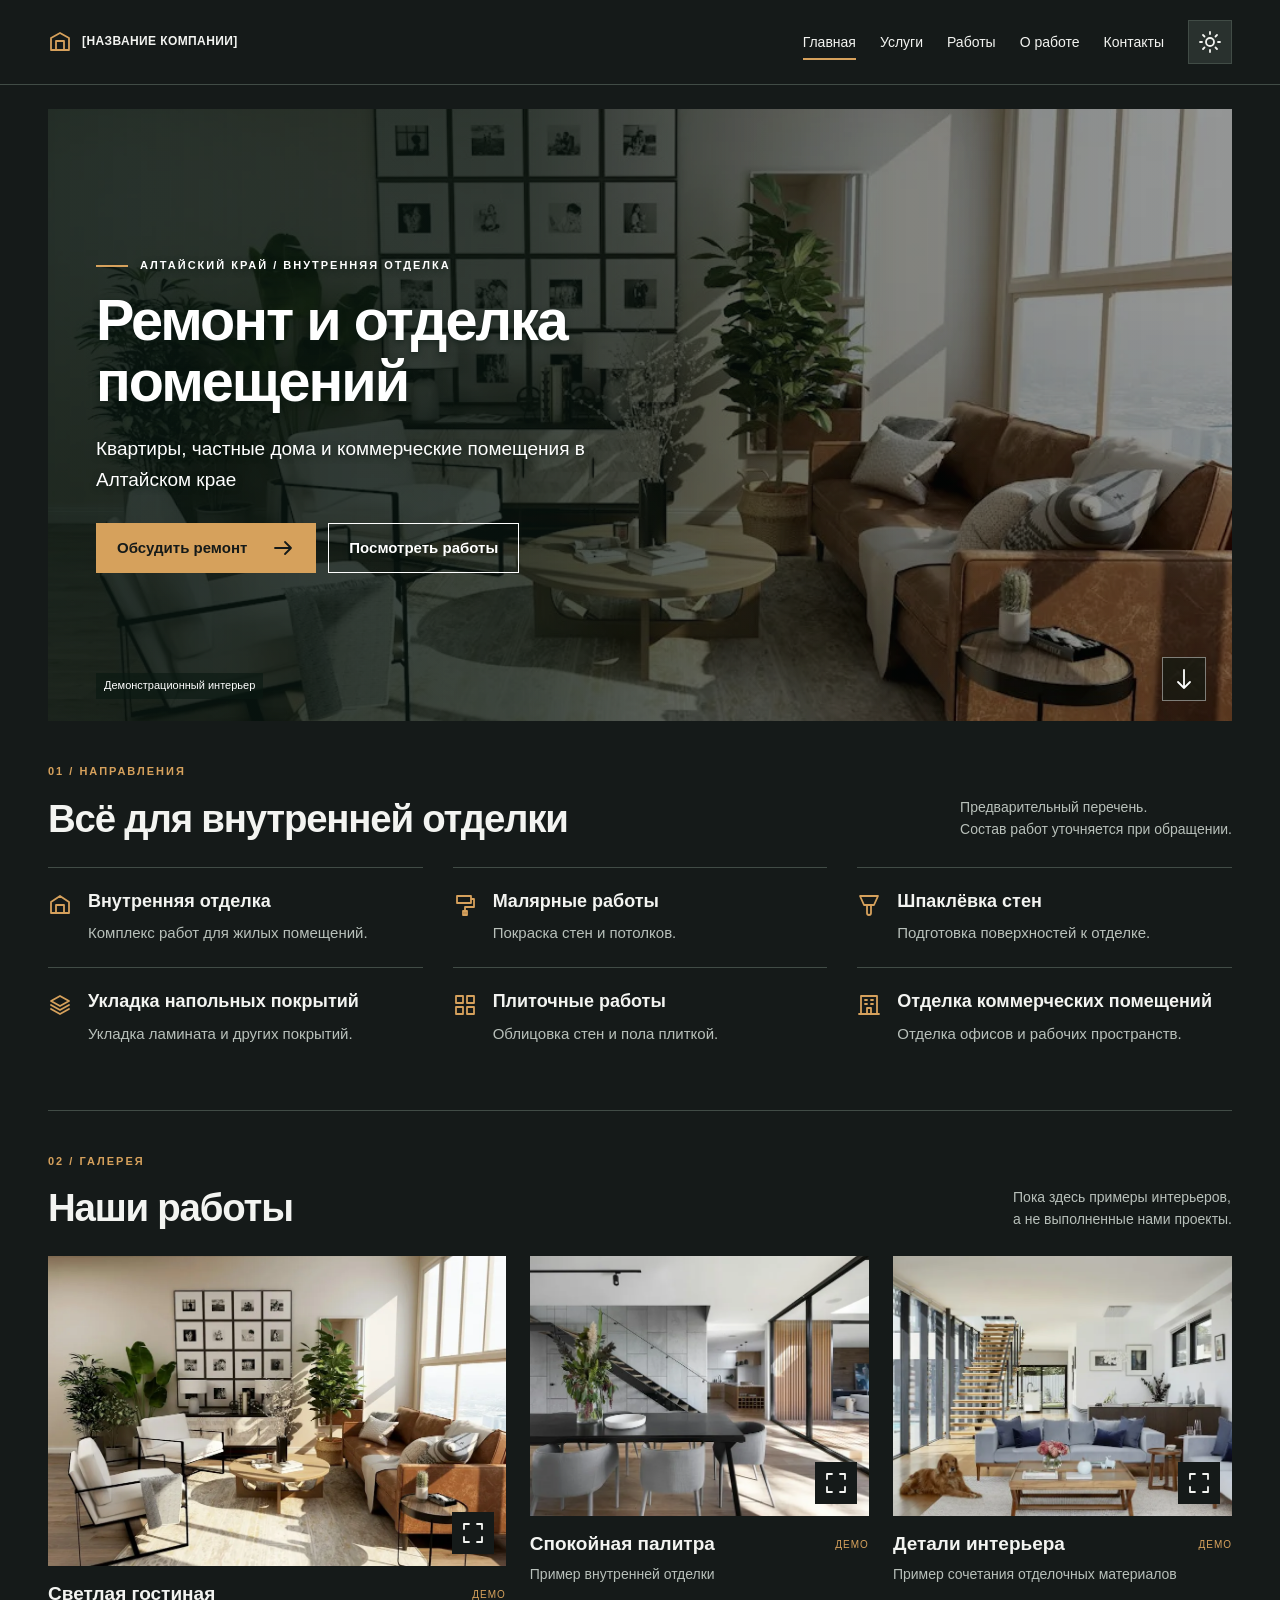
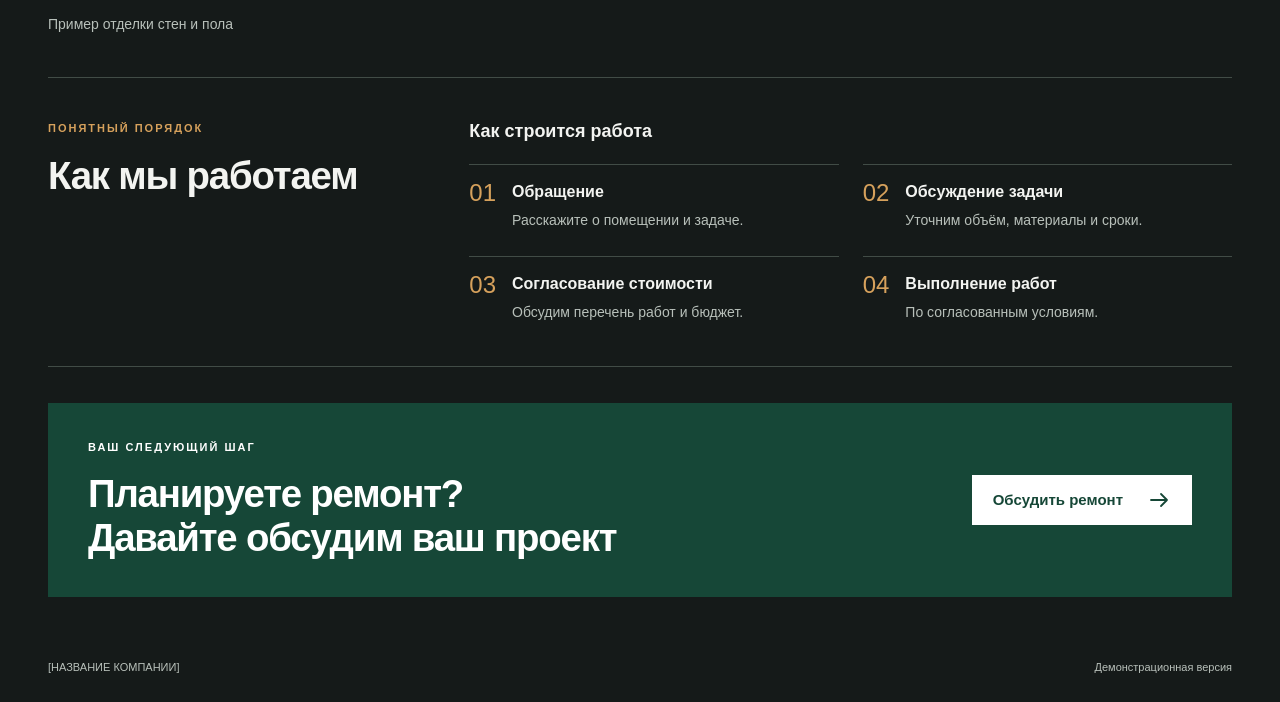
==== commit c1c67a6e: "Add files via upload" ====
--- a/index.html
+++ b/index.html
@@ -1,5 +1,5 @@
 <!doctype html>
-<html lang="ru">
+<html lang="ru" data-theme="dark" style="color-scheme:dark">
 <head>
 <meta charset="utf-8"><meta name="viewport" content="width=device-width, initial-scale=1">
 <meta name="robots" content="noindex, nofollow">
@@ -14,11 +14,11 @@
 var query=new URLSearchParams(location.search).get('theme');
 if(portable&&(query==='light'||query==='dark')){t=query;try{localStorage.setItem(key,t);}catch(e){}}
 var manual=t==='light'||t==='dark';
-if(!manual)t=matchMedia('(prefers-color-scheme: dark)').matches?'dark':'light';
+if(!manual)t='dark';
 window.siteTheme={key:key,portable:portable,manual:manual};
 document.documentElement.dataset.theme=t;document.documentElement.style.colorScheme=t;
 })();</script>
-<link rel="stylesheet" href="style.css?v=20261105-theme-tint"><script src="script.js?v=20261105-no-header-contact" defer></script>
+<link rel="stylesheet" href="style.css?v=20261105-white-shadow-button"><script src="script.js?v=20261105-dark-default" defer></script>
 </head>
 <body>
 <a class="skip" href="#main">Перейти к содержимому</a>
--- a/style.css
+++ b/style.css
@@ -32,3 +32,13 @@
 html[data-theme="dark"] .premium-hero:before{opacity:0}
 @media(max-width:800px){.premium-hero:after{background:linear-gradient(90deg,rgba(10,25,19,.74),rgba(10,25,19,.61) 65%,rgba(10,25,19,.35))}}
 @media(prefers-reduced-motion:reduce){.premium-hero:before,.premium-hero:after{transition:none}}
+
+/* Both themes use the same green gradient; light has half its opacity. */
+html[data-theme="light"] .premium-hero:after{opacity:.5}
+html[data-theme="light"] .premium-hero:before{opacity:0}
+
+/* White outline and the same text shadow as the hero heading. */
+.hero-content .secondary{
+ background:transparent;color:var(--white);border-color:var(--white);
+ text-shadow:0 2px 6px rgba(10,25,19,.65);box-shadow:none;
+}
